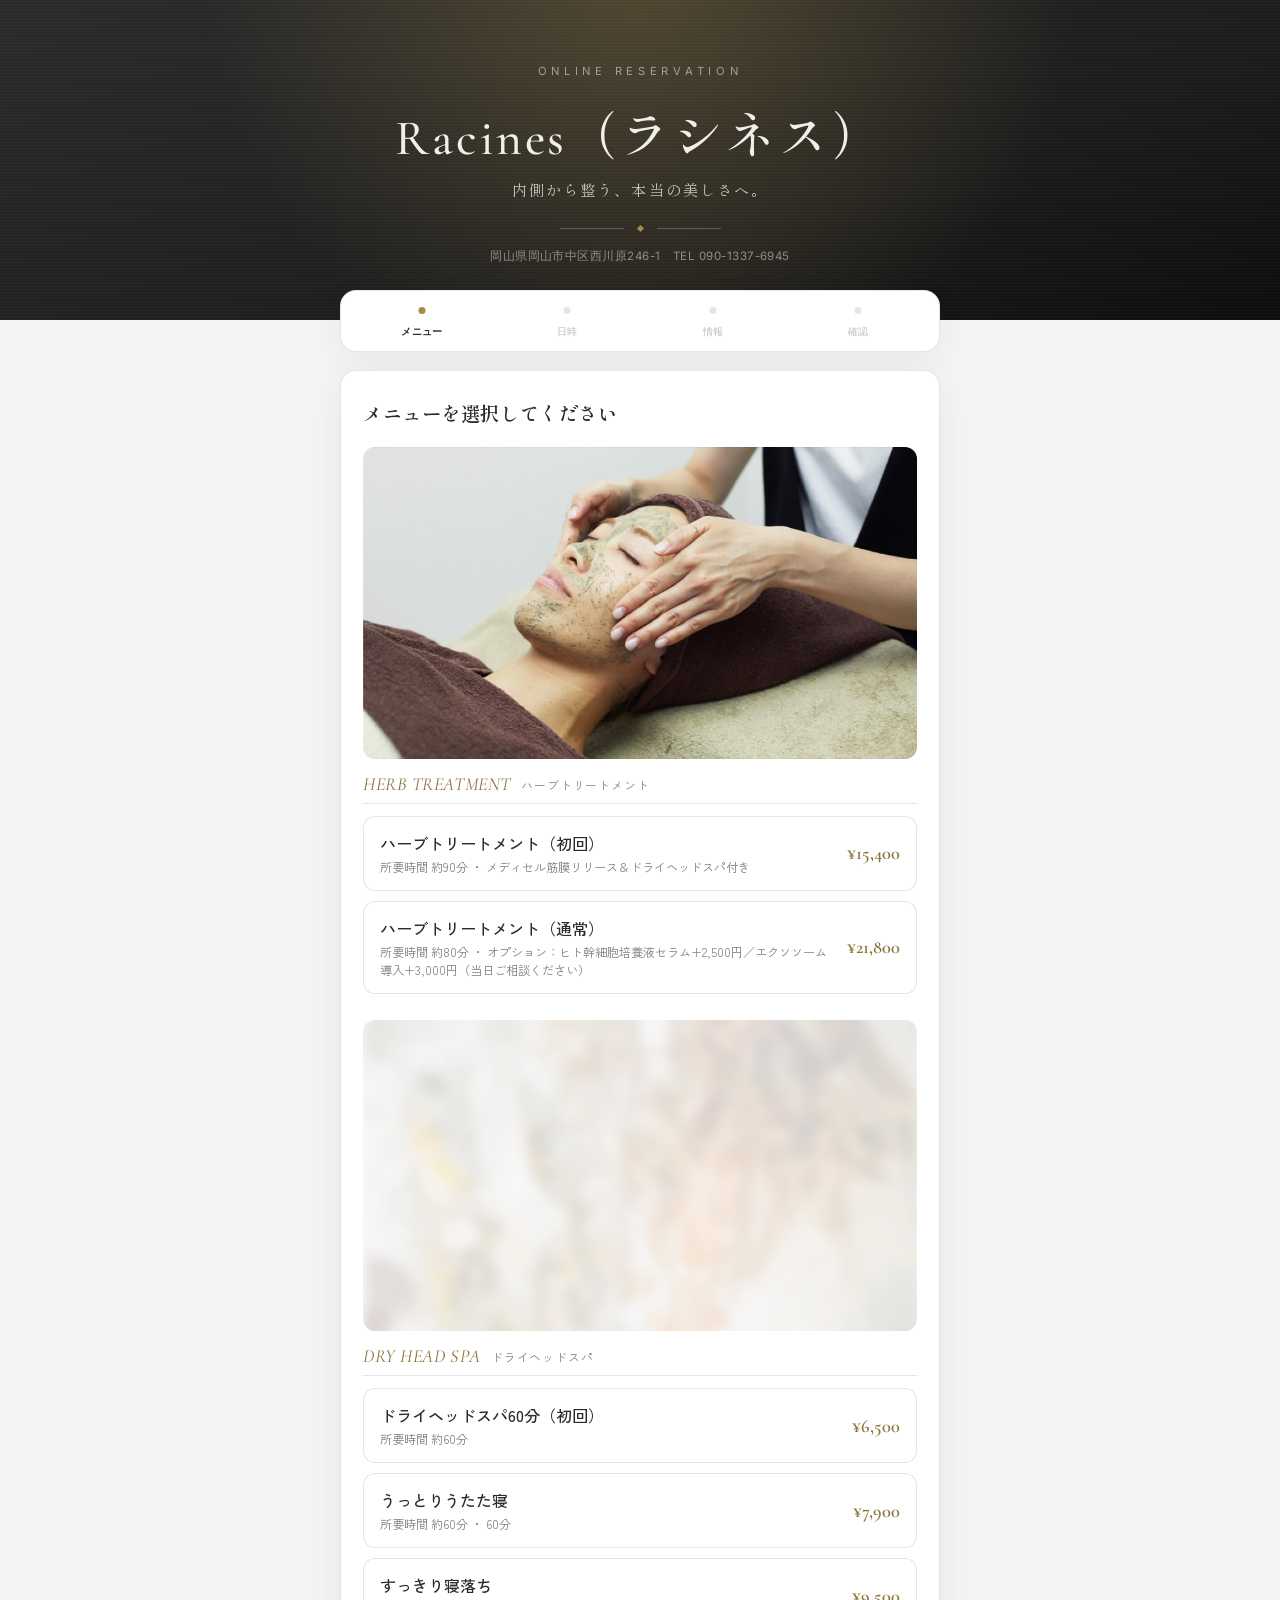
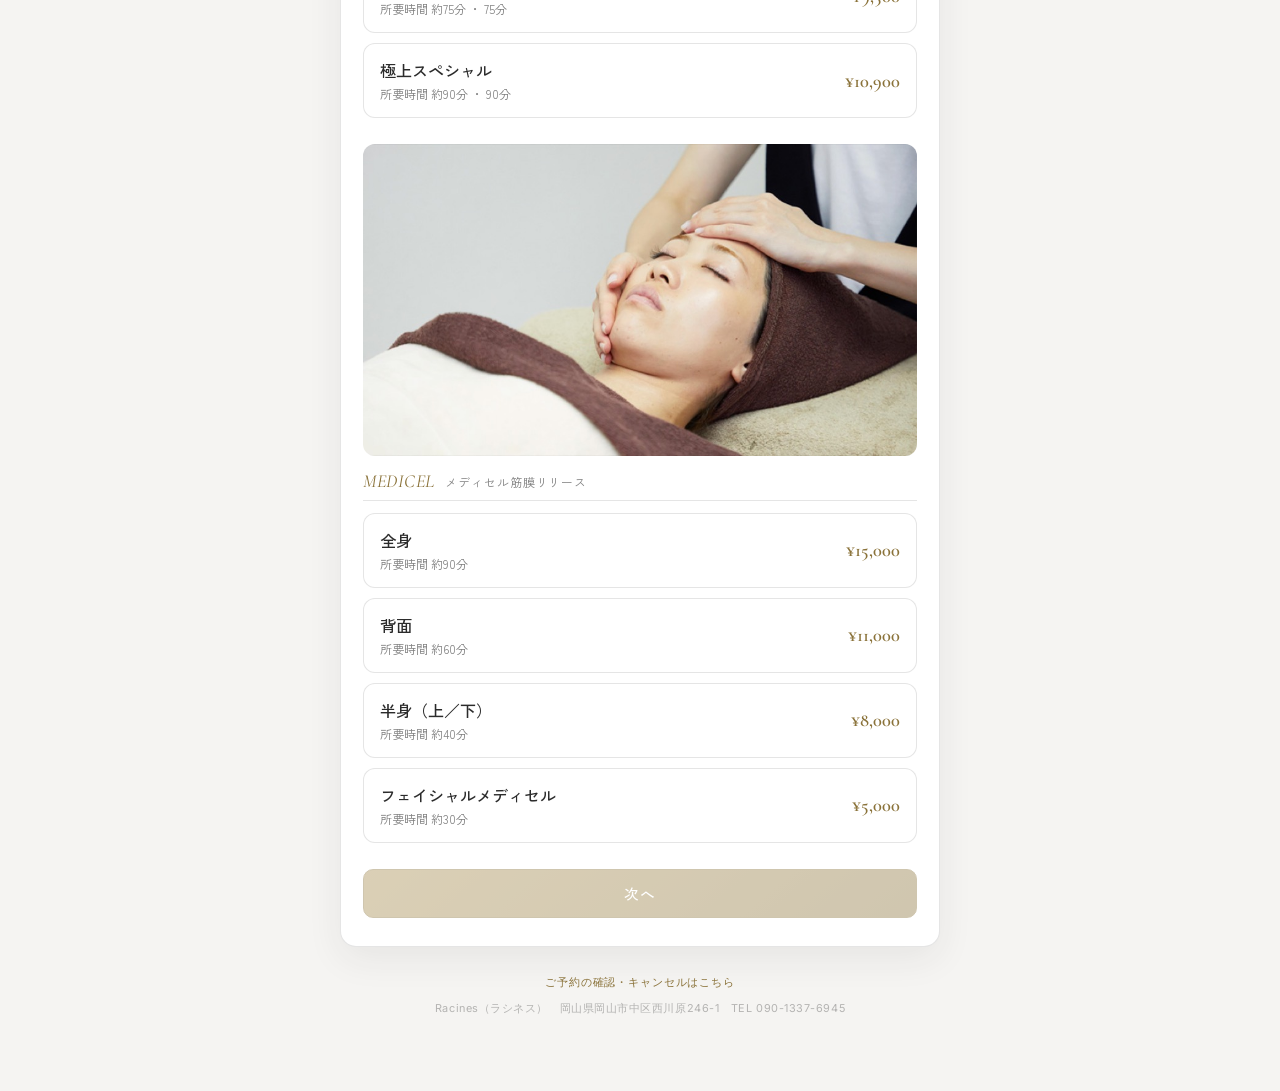
==== index.html @ 6068d415 "ログイン不要でお客様情報の記憶・予約確認/キャンセルができるようにする - 年齢の入力をテキストからプルダウン選択式に変更 - お名前・電話番号・メール・年齢をブラウザに記憶し、次回以降は自動入力 -" ====
<!DOCTYPE html>
<html lang="ja">
<head>
<meta charset="UTF-8">
<meta name="viewport" content="width=device-width, initial-scale=1.0">
<title>ご予約 | SAMPLE HAIR SALON</title>
<link rel="stylesheet" href="style.css">
</head>
<body>
<header class="hero">
  <div class="hero__inner">
    <p class="hero__eyebrow">ONLINE RESERVATION</p>
    <h1 class="hero__name" id="salonName">SALON NAME</h1>
    <p class="hero__tagline" id="salonTagline"></p>
    <div class="hero__divider"><span></span></div>
    <p class="hero__meta" id="salonMeta"></p>
  </div>
</header>

<div class="app">
  <div id="demoBanner" class="demo-banner" style="display:none;">
    デモモードで動作中です（実際のカレンダーには反映されません）。README.mdの手順でGASを接続すると本番連携します。
  </div>

  <nav class="steps" id="steps"></nav>

  <main class="card" id="stepContainer"></main>

  <footer class="app-footer">
    <p><a href="mypage.html" class="footer-link">ご予約の確認・キャンセルはこちら</a></p>
    <p id="salonFooterMeta"></p>
  </footer>
</div>

<script src="config.js"></script>
<script src="app.js"></script>
</body>
</html>
---- style.css ----
@import url("https://fonts.googleapis.com/css2?family=Shippori+Mincho:wght@400;500;600;700&family=Cormorant+Garamond:ital,wght@0,400;0,500;1,400&family=Zen+Kaku+Gothic+New:wght@400;500;700&family=Inter:wght@400;500;600;700&display=swap");

:root {
  --bg: #f5f4f2;
  --card: #ffffff;
  --ink: #2b2b2b;
  --ink2: rgba(43, 43, 43, 0.6);
  --ink3: rgba(43, 43, 43, 0.32);
  --ac: #a68a4a;
  --ac-d: #8a7239;
  --ac-soft: rgba(166, 138, 74, 0.1);
  --line: rgba(43, 43, 43, 0.12);
  --danger: #a8443b;
  --radius: 16px;
}

* { box-sizing: border-box; }

body {
  margin: 0;
  background: var(--bg);
  color: var(--ink);
  font-family: "Zen Kaku Gothic New", "Noto Sans JP", sans-serif;
  -webkit-font-smoothing: antialiased;
}

/* ---------- ヒーロー ---------- */
.hero {
  position: relative;
  background:
    radial-gradient(circle at 50% -10%, rgba(166, 138, 74, 0.35), transparent 60%),
    linear-gradient(160deg, #2b2b2b 0%, #1c1c1c 65%, #0d0d0d 100%);
  color: #f0efec;
  padding: 64px 20px 56px;
  text-align: center;
  overflow: hidden;
}

.hero::before {
  content: "";
  position: absolute;
  inset: 0;
  background-image:
    repeating-linear-gradient(0deg, rgba(255,255,255,0.025) 0 1px, transparent 1px 3px);
  pointer-events: none;
}

.hero__inner { position: relative; max-width: 560px; margin: 0 auto; }

.hero__eyebrow {
  font-family: "Inter", sans-serif;
  font-size: 0.7rem;
  letter-spacing: 0.42em;
  color: rgba(240, 239, 236, 0.55);
  margin: 0 0 18px;
  text-transform: uppercase;
}

.hero__name {
  font-family: "Cormorant Garamond", "Shippori Mincho", serif;
  font-weight: 500;
  font-size: clamp(2.2rem, 7vw, 3.1rem);
  letter-spacing: 0.06em;
  margin: 0 0 10px;
}

.hero__tagline {
  font-family: "Shippori Mincho", serif;
  font-size: 0.95rem;
  letter-spacing: 0.14em;
  color: rgba(240, 239, 236, 0.78);
  margin: 0;
}

.hero__divider {
  display: flex;
  align-items: center;
  justify-content: center;
  margin: 26px 0 18px;
}

.hero__divider span {
  width: 5px;
  height: 5px;
  background: var(--ac);
  transform: rotate(45deg);
}

.hero__divider::before,
.hero__divider::after {
  content: "";
  height: 1px;
  width: 64px;
  background: rgba(240, 239, 236, 0.25);
  margin: 0 14px;
}

.hero__meta {
  font-family: "Inter", sans-serif;
  font-size: 0.72rem;
  letter-spacing: 0.04em;
  color: rgba(240, 239, 236, 0.5);
  margin: 0;
}

/* ---------- 本体 ---------- */
.app {
  max-width: 640px;
  margin: -30px auto 0;
  padding: 0 20px 64px;
  position: relative;
}

.demo-banner {
  background: #fdf3e2;
  border: 1px solid #e6c288;
  color: #7a5a10;
  font-size: 0.76rem;
  padding: 10px 16px;
  border-radius: 10px;
  text-align: center;
  margin-bottom: 18px;
}

/* ステップインジケーター */
.steps {
  display: flex;
  justify-content: space-between;
  margin-bottom: 18px;
  gap: 4px;
  background: var(--card);
  border-radius: var(--radius);
  border: 1px solid var(--line);
  padding: 16px 10px 12px;
  box-shadow: 0 10px 32px rgba(43, 43, 43, 0.06);
}

.step-dot {
  flex: 1;
  text-align: center;
  font-size: 0.64rem;
  color: var(--ink3);
  position: relative;
  padding-top: 18px;
  font-family: "Inter", sans-serif;
  letter-spacing: 0.02em;
}

.step-dot::before {
  content: "";
  position: absolute;
  top: 0;
  left: 50%;
  transform: translateX(-50%);
  width: 7px;
  height: 7px;
  border-radius: 50%;
  background: var(--line);
  transition: background 0.25s;
}

.step-dot.done::before,
.step-dot.active::before { background: var(--ac); }

.step-dot.active { color: var(--ink); font-weight: 700; }

/* カード */
.card {
  background: var(--card);
  border-radius: var(--radius);
  border: 1px solid var(--line);
  padding: 28px 22px;
  box-shadow: 0 12px 36px rgba(43, 43, 43, 0.07);
}

.card h2 {
  font-family: "Shippori Mincho", serif;
  font-weight: 600;
  font-size: 1.2rem;
  letter-spacing: 0.03em;
  margin: 0 0 20px;
}

/* メニューカテゴリ */
.menu-category { margin-bottom: 26px; }
.menu-category:last-of-type { margin-bottom: 0; }

.menu-category__photo {
  width: 100%;
  aspect-ratio: 16 / 9;
  border-radius: 12px;
  overflow: hidden;
  margin-bottom: 14px;
}
.menu-category__photo img {
  width: 100%;
  height: 100%;
  object-fit: cover;
  display: block;
}

.menu-category__head {
  display: flex;
  align-items: baseline;
  gap: 10px;
  margin-bottom: 12px;
  padding-bottom: 8px;
  border-bottom: 1px solid var(--line);
}

.menu-category__en {
  font-family: "Cormorant Garamond", serif;
  font-style: italic;
  font-size: 1.15rem;
  color: var(--ac-d);
  letter-spacing: 0.03em;
}

.menu-category__ja {
  font-size: 0.74rem;
  color: var(--ink2);
  letter-spacing: 0.08em;
}

/* 選択リスト（メニュー・スタッフ） */
.option-list { display: flex; flex-direction: column; gap: 10px; }

.option-item {
  display: flex;
  align-items: center;
  justify-content: space-between;
  gap: 12px;
  padding: 14px 16px;
  border: 1px solid var(--line);
  border-radius: 12px;
  cursor: pointer;
  transition: border-color 0.15s, background 0.15s, box-shadow 0.15s;
  background: #fff;
}

.option-item:hover { border-color: var(--ac); }

.option-item.selected {
  border-color: var(--ac);
  background: var(--ac-soft);
  box-shadow: 0 2px 14px rgba(166, 138, 74, 0.18);
}

.option-item__thumb {
  width: 60px;
  height: 60px;
  border-radius: 10px;
  overflow: hidden;
  flex-shrink: 0;
}
.option-item__thumb img {
  width: 100%;
  height: 100%;
  object-fit: cover;
  display: block;
}

.option-item__main { display: flex; flex-direction: column; gap: 3px; flex: 1; min-width: 0; }
.option-item__name { font-weight: 500; }
.option-item__meta { font-size: 0.76rem; color: var(--ink2); }
.option-item__price {
  font-family: "Cormorant Garamond", serif;
  font-weight: 600;
  font-size: 1.15rem;
  color: var(--ac-d);
  white-space: nowrap;
}

/* 日時選択（○×の空き状況表） */
.avail-nav {
  display: flex;
  align-items: center;
  justify-content: space-between;
  margin-bottom: 14px;
  gap: 8px;
}

.avail-nav button {
  background: none;
  border: 1px solid var(--line);
  border-radius: 8px;
  padding: 7px 12px;
  cursor: pointer;
  font-size: 0.78rem;
  color: var(--ink);
  font-family: "Inter", sans-serif;
  white-space: nowrap;
}

.avail-nav button:hover:not(:disabled) { border-color: var(--ac); color: var(--ac-d); }
.avail-nav button:disabled { opacity: 0.3; cursor: not-allowed; }

.avail-nav__label {
  font-family: "Inter", sans-serif;
  font-size: 0.72rem;
  color: var(--ink2);
  text-align: center;
}

.avail-scroll {
  overflow-x: auto;
  border: 1px solid var(--line);
  border-radius: 10px;
  -webkit-overflow-scrolling: touch;
}

.avail-table {
  border-collapse: collapse;
  width: 100%;
  min-width: 620px;
  font-family: "Inter", sans-serif;
}

.avail-table th,
.avail-table td {
  border: 1px solid var(--line);
  text-align: center;
  padding: 0;
}

.avail-th-time {
  position: sticky;
  left: 0;
  background: var(--card);
  font-size: 0.72rem;
  color: var(--ink2);
  padding: 8px 10px !important;
  white-space: nowrap;
  z-index: 1;
}

.avail-th {
  background: #f4f3f1;
  padding: 8px 4px !important;
  min-width: 68px;
}

.avail-th__d { display: block; font-size: 1rem; font-weight: 600; line-height: 1.2; }
.avail-th__w { display: block; font-size: 0.66rem; color: var(--ink2); }
.avail-th__closed {
  display: block;
  font-size: 0.6rem;
  color: var(--danger);
  margin-top: 2px;
}

.avail-th.sun .avail-th__d,
.avail-th.sun .avail-th__w { color: var(--danger); }
.avail-th.sat .avail-th__d,
.avail-th.sat .avail-th__w { color: #3d6fa8; }

.avail-td {
  height: 38px;
  font-size: 0.95rem;
  font-weight: 600;
}

.avail-td--open {
  color: var(--ac-d);
  cursor: pointer;
  transition: background 0.12s;
}

.avail-td--open:hover { background: var(--ac-soft); }

.avail-td--closed { color: var(--ink3); font-weight: 400; }

.avail-legend {
  font-size: 0.72rem;
  color: var(--ink2);
  margin: 12px 2px 0;
}

.empty-msg { color: var(--ink2); font-size: 0.85rem; text-align: center; padding: 24px 0; }

/* フォーム */
.field { margin-bottom: 16px; }

.field label { display: block; font-size: 0.8rem; color: var(--ink2); margin-bottom: 6px; }

.field input,
.field textarea,
.field select {
  width: 100%;
  padding: 11px 12px;
  border: 1px solid var(--line);
  border-radius: 8px;
  font-family: inherit;
  font-size: 0.94rem;
  background: #fff;
  color: var(--ink);
}

.field input:focus,
.field textarea:focus,
.field select:focus { outline: none; border-color: var(--ac); }

.field textarea { resize: vertical; min-height: 70px; }

.field-error { color: var(--danger); font-size: 0.76rem; margin-top: 4px; display: none; }

.field.invalid input,
.field.invalid textarea { border-color: var(--danger); }

.field.invalid .field-error { display: block; }

/* 確認画面 */
.confirm-list { list-style: none; margin: 0 0 20px; padding: 0; }

.confirm-list li {
  display: flex;
  justify-content: space-between;
  padding: 12px 0;
  border-bottom: 1px solid var(--line);
  font-size: 0.9rem;
  gap: 12px;
}

.confirm-list li span:first-child { color: var(--ink2); flex-shrink: 0; }
.confirm-list li span:last-child { text-align: right; }

.notice {
  font-size: 0.76rem;
  color: var(--ink2);
  background: var(--ac-soft);
  border-radius: 10px;
  padding: 12px 14px;
  margin-bottom: 18px;
  line-height: 1.7;
}

/* 完了画面 */
.done-icon {
  width: 60px;
  height: 60px;
  border-radius: 50%;
  background: linear-gradient(150deg, var(--ac), var(--ac-d));
  color: #fff;
  display: flex;
  align-items: center;
  justify-content: center;
  font-size: 1.7rem;
  margin: 0 auto 20px;
  box-shadow: 0 8px 22px rgba(166, 138, 74, 0.35);
}

.done-title {
  text-align: center;
  font-family: "Shippori Mincho", serif;
  font-size: 1.25rem;
  margin: 0 0 6px;
}

.done-sub { text-align: center; color: var(--ink2); font-size: 0.85rem; margin: 0 0 24px; }

.reservation-id {
  text-align: center;
  font-family: "Cormorant Garamond", serif;
  font-weight: 600;
  letter-spacing: 0.1em;
  font-size: 1.3rem;
  color: var(--ac-d);
  margin-bottom: 24px;
}

/* ボタン */
.btn-row { display: flex; gap: 10px; margin-top: 26px; }

.btn {
  flex: 1;
  padding: 13px 16px;
  border-radius: 10px;
  border: 1px solid var(--line);
  background: #fff;
  color: var(--ink);
  font-family: inherit;
  font-size: 0.92rem;
  font-weight: 500;
  cursor: pointer;
  text-decoration: none;
  text-align: center;
  display: inline-flex;
  align-items: center;
  justify-content: center;
  transition: opacity 0.15s, background 0.15s;
}

.btn:disabled { opacity: 0.4; cursor: not-allowed; }

.btn-primary {
  background: linear-gradient(140deg, var(--ac), var(--ac-d));
  border-color: var(--ac-d);
  color: #fff;
  letter-spacing: 0.04em;
}

.btn-primary:hover:not(:disabled) { filter: brightness(1.06); }

.btn-ghost { flex: 0 0 auto; padding-left: 20px; padding-right: 20px; }

.loading { text-align: center; padding: 24px 0; color: var(--ink2); font-size: 0.85rem; }

/* フッター */
.app-footer {
  text-align: center;
  margin-top: 28px;
  font-family: "Inter", sans-serif;
  font-size: 0.68rem;
  letter-spacing: 0.05em;
  color: var(--ink3);
}

.footer-link {
  color: var(--ac-d);
  text-decoration: none;
  letter-spacing: 0.08em;
}
.footer-link:hover { text-decoration: underline; }

/* ---------- レスポンシブ（スマホ） ---------- */
@media (max-width: 480px) {
  .hero { padding: 48px 16px 44px; }
  .app { padding: 0 12px 48px; }
  .card { padding: 20px 16px; }
  .steps { padding: 12px 4px 10px; }
  .step-dot { font-size: 0.56rem; padding-top: 16px; }
  .option-item { padding: 12px; }
  .btn { padding: 12px 14px; font-size: 0.88rem; }
  .avail-th { min-width: 56px; }
}
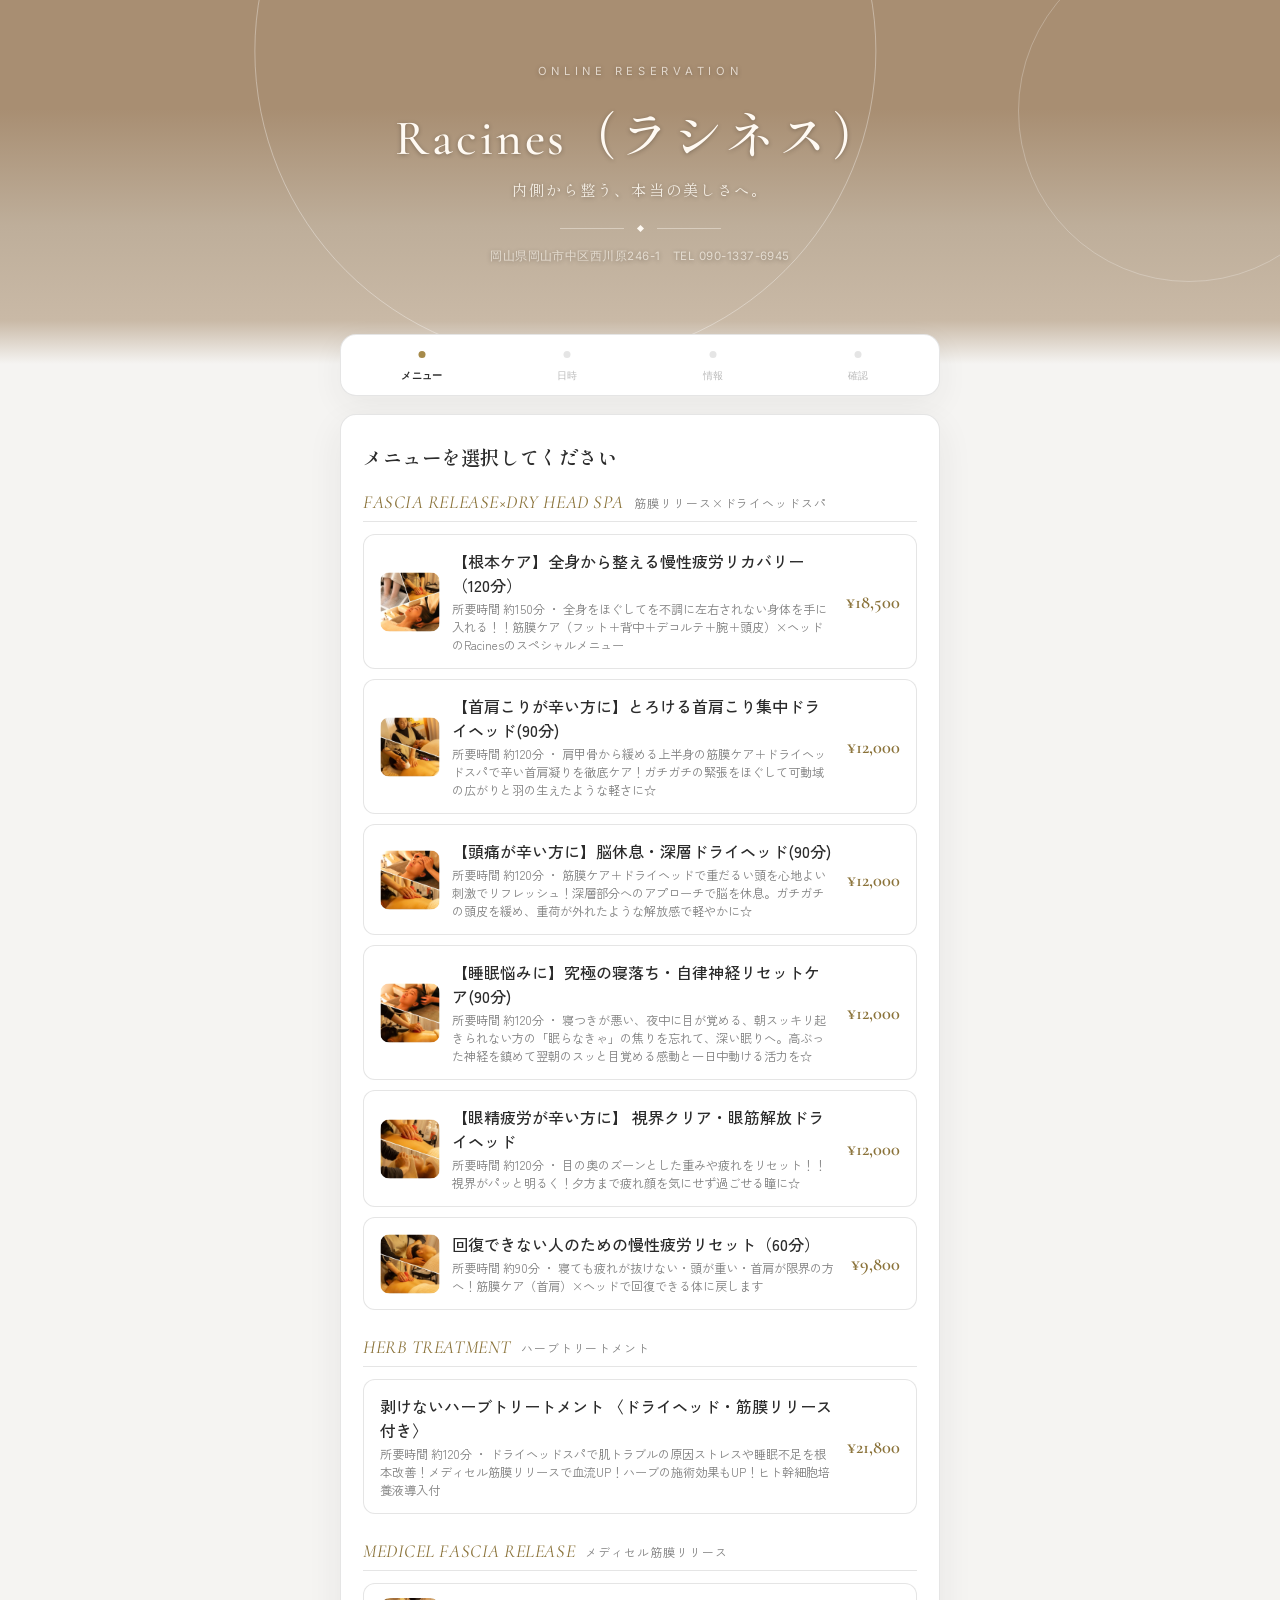
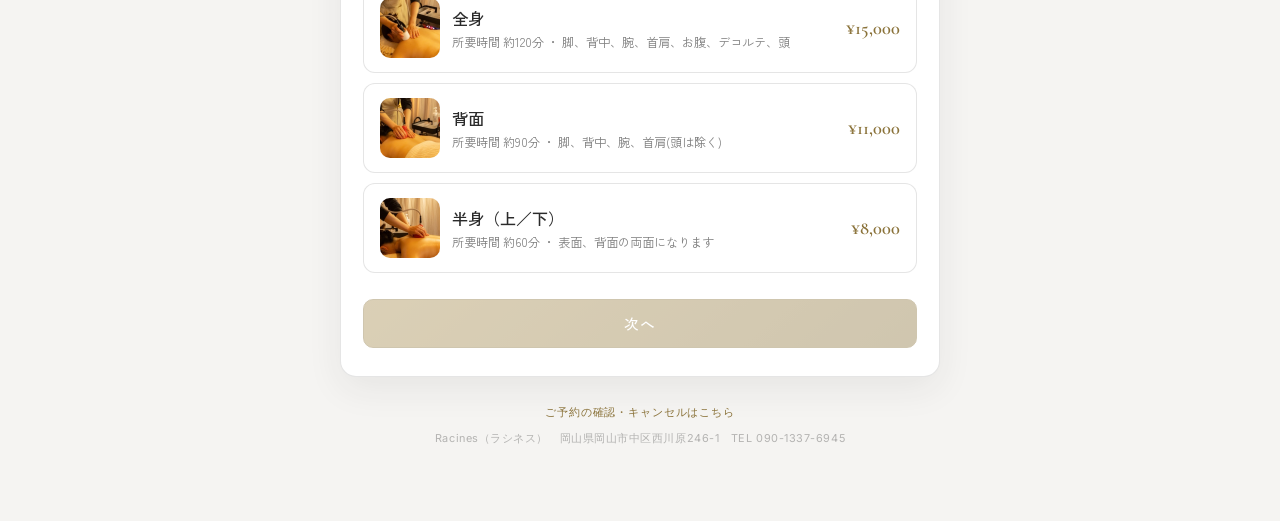
==== commit 1160a5ba: "表示速度を改善（写真を軽量化、設定をキャッシュ、フォント読み込みを非ブロック化、空き状況を先読み、管理画面のログインを並行化） Co-Authored-By: Claude Sonnet 5.5 <n" ====
--- a/index.html
+++ b/index.html
@@ -4,6 +4,10 @@
 <meta charset="UTF-8">
 <meta name="viewport" content="width=device-width, initial-scale=1.0">
 <title>ご予約 | SAMPLE HAIR SALON</title>
+<link rel="preconnect" href="https://fonts.googleapis.com">
+<link rel="preconnect" href="https://fonts.gstatic.com" crossorigin>
+<link rel="stylesheet" href="https://fonts.googleapis.com/css2?family=Shippori+Mincho:wght@400;500;600;700&family=Cormorant+Garamond:ital,wght@0,400;0,500;1,400&family=Zen+Kaku+Gothic+New:wght@400;500;700&family=Inter:wght@400;500;600;700&display=swap" media="print" onload="this.media='all'">
+<noscript><link rel="stylesheet" href="https://fonts.googleapis.com/css2?family=Shippori+Mincho:wght@400;500;600;700&family=Cormorant+Garamond:ital,wght@0,400;0,500;1,400&family=Zen+Kaku+Gothic+New:wght@400;500;700&family=Inter:wght@400;500;600;700&display=swap"></noscript>
 <link rel="stylesheet" href="style.css">
 </head>
 <body>
--- a/style.css
+++ b/style.css
@@ -1,5 +1,3 @@
-@import url("https://fonts.googleapis.com/css2?family=Shippori+Mincho:wght@400;500;600;700&family=Cormorant+Garamond:ital,wght@0,400;0,500;1,400&family=Zen+Kaku+Gothic+New:wght@400;500;700&family=Inter:wght@400;500;600;700&display=swap");
-
 :root {
   --bg: #f5f4f2;
   --card: #ffffff;
@@ -27,31 +25,50 @@
 /* ---------- ヒーロー ---------- */
 .hero {
   position: relative;
-  background:
-    radial-gradient(circle at 50% -10%, rgba(166, 138, 74, 0.35), transparent 60%),
-    linear-gradient(160deg, #2b2b2b 0%, #1c1c1c 65%, #0d0d0d 100%);
-  color: #f0efec;
-  padding: 64px 20px 56px;
+  background: linear-gradient(180deg, #A88E72 0%, #A88E72 30%, #BEAE9A 62%, #C9B9A6 88%, #f5f4f2 100%);
+  color: #fffaf3;
+  padding: 64px 20px 100px;
   text-align: center;
   overflow: hidden;
 }
 
-.hero::before {
+.hero::before,
+.hero::after {
   content: "";
   position: absolute;
-  inset: 0;
-  background-image:
-    repeating-linear-gradient(0deg, rgba(255,255,255,0.025) 0 1px, transparent 1px 3px);
+  border-radius: 50%;
+  border: 1px solid rgba(255, 255, 255, 0.35);
   pointer-events: none;
 }
 
-.hero__inner { position: relative; max-width: 560px; margin: 0 auto; }
+.hero::before {
+  width: 620px;
+  height: 620px;
+  top: -260px;
+  left: 50%;
+  transform: translateX(-62%);
+}
+
+.hero::after {
+  width: 340px;
+  height: 340px;
+  top: -60px;
+  right: -80px;
+  border-color: rgba(255, 255, 255, 0.25);
+}
+
+.hero__inner {
+  position: relative;
+  max-width: 560px;
+  margin: 0 auto;
+  text-shadow: 0 1px 4px rgba(43, 35, 26, 0.35);
+}
 
 .hero__eyebrow {
   font-family: "Inter", sans-serif;
   font-size: 0.7rem;
   letter-spacing: 0.42em;
-  color: rgba(240, 239, 236, 0.55);
+  color: rgba(255, 250, 243, 0.7);
   margin: 0 0 18px;
   text-transform: uppercase;
 }
@@ -68,7 +85,7 @@
   font-family: "Shippori Mincho", serif;
   font-size: 0.95rem;
   letter-spacing: 0.14em;
-  color: rgba(240, 239, 236, 0.78);
+  color: rgba(255, 250, 243, 0.88);
   margin: 0;
 }
 
@@ -82,7 +99,7 @@
 .hero__divider span {
   width: 5px;
   height: 5px;
-  background: var(--ac);
+  background: #fffaf3;
   transform: rotate(45deg);
 }
 
@@ -91,7 +108,7 @@
   content: "";
   height: 1px;
   width: 64px;
-  background: rgba(240, 239, 236, 0.25);
+  background: rgba(255, 250, 243, 0.4);
   margin: 0 14px;
 }
 
@@ -99,7 +116,7 @@
   font-family: "Inter", sans-serif;
   font-size: 0.72rem;
   letter-spacing: 0.04em;
-  color: rgba(240, 239, 236, 0.5);
+  color: rgba(255, 250, 243, 0.65);
   margin: 0;
 }
 
@@ -262,7 +279,7 @@
 
 .option-item__main { display: flex; flex-direction: column; gap: 3px; flex: 1; min-width: 0; }
 .option-item__name { font-weight: 500; }
-.option-item__meta { font-size: 0.76rem; color: var(--ink2); }
+.option-item__meta { font-size: 0.76rem; color: var(--ink2); white-space: pre-line; }
 .option-item__price {
   font-family: "Cormorant Garamond", serif;
   font-weight: 600;
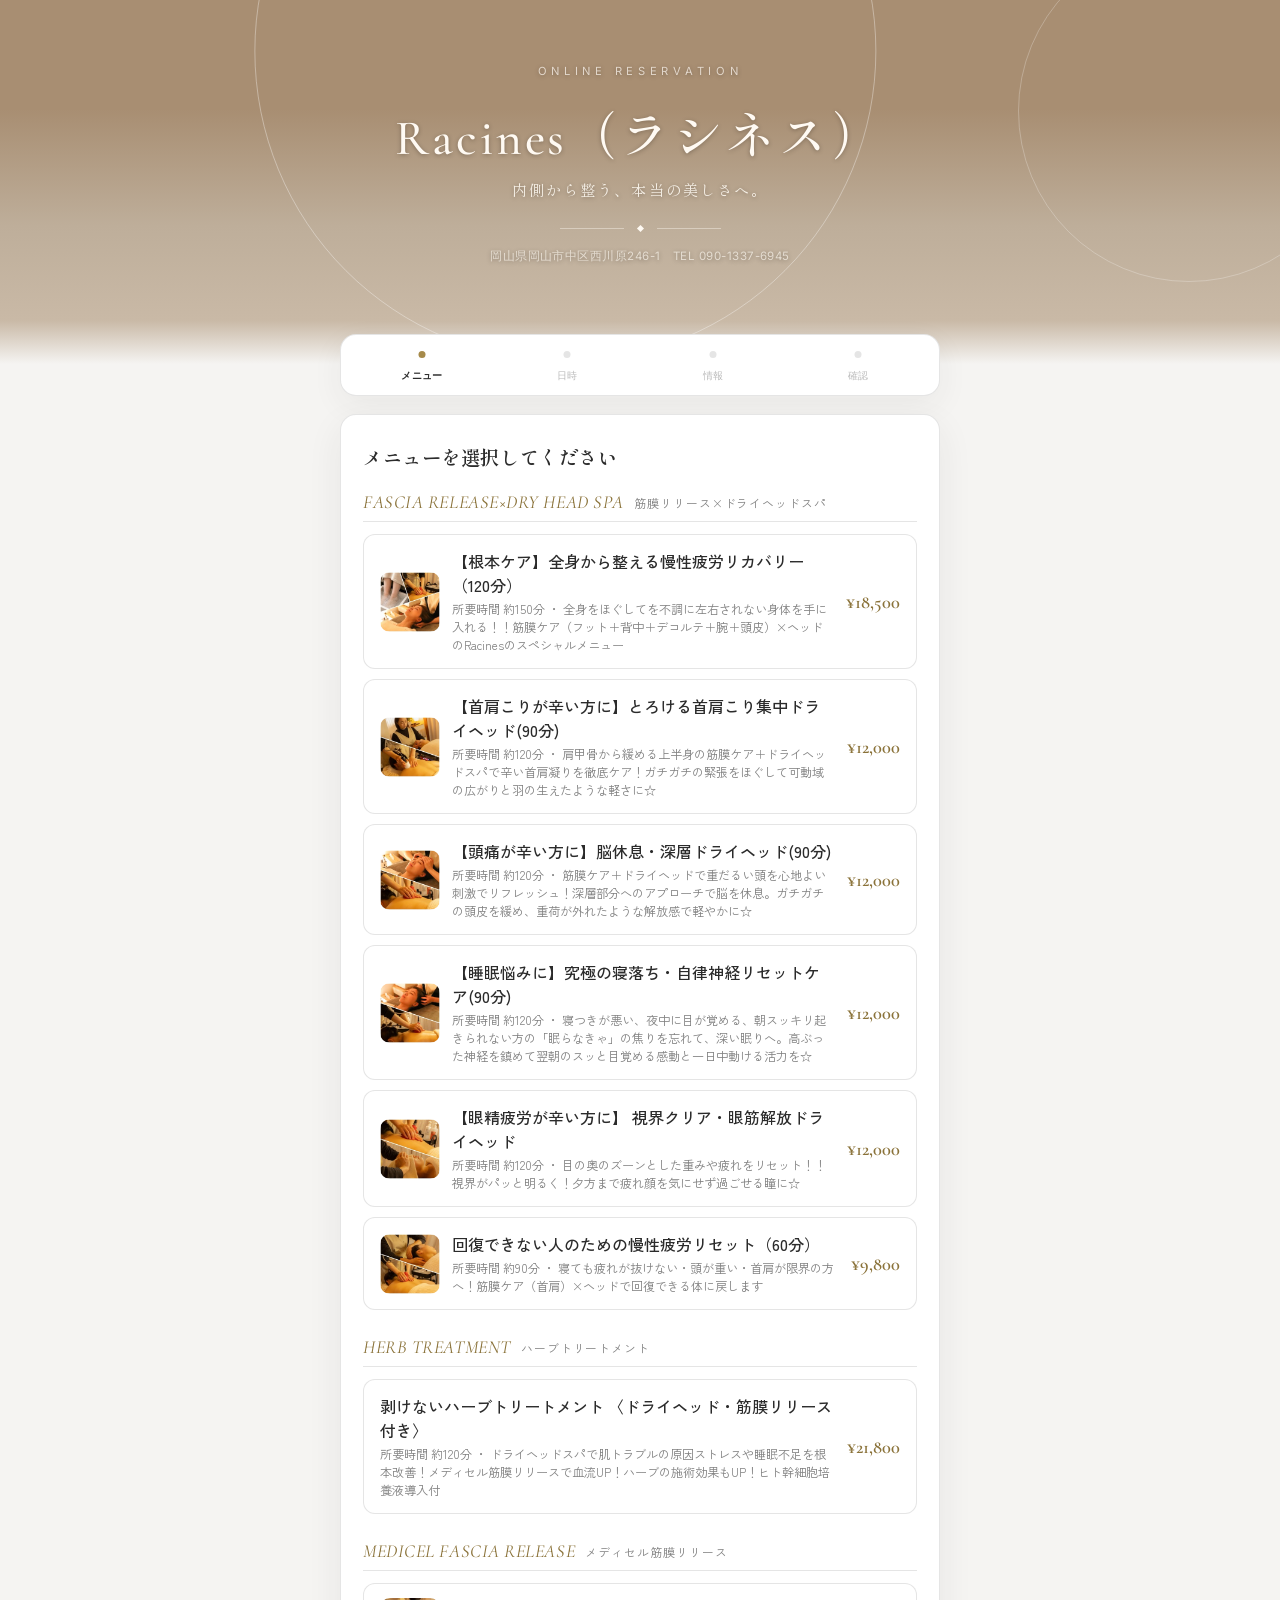
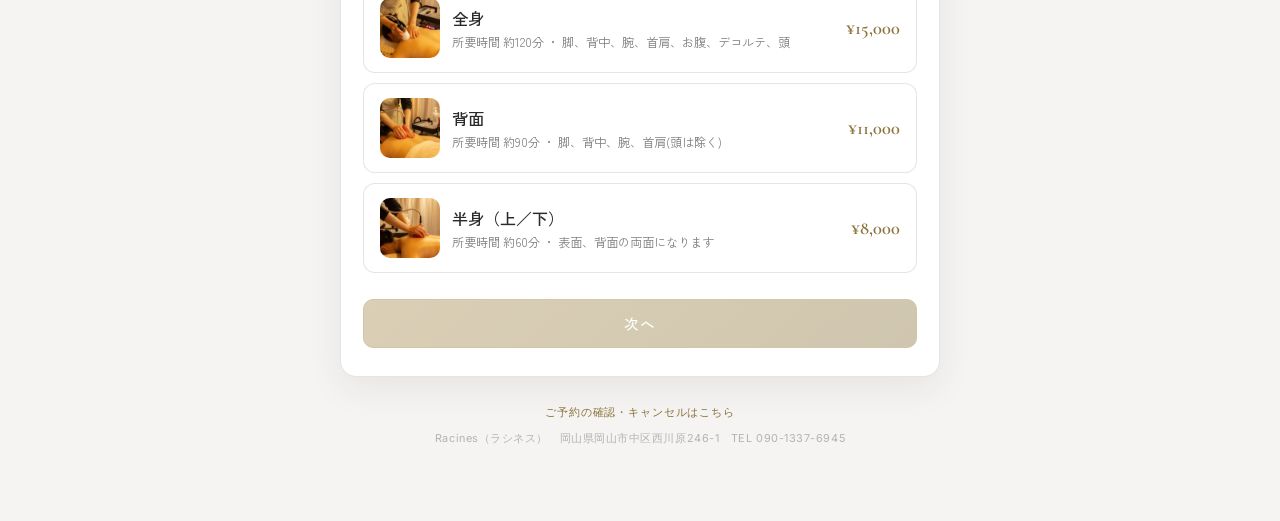
==== commit c74d5462: "さらに軽量化（写真を200pxに縮小、フォントの太さを絞る、画面外の写真は遅延読み込み、Googleへの接続を先取り、管理画面の予約一覧を並行取得） Co-Authored-By: Claude So" ====
--- a/index.html
+++ b/index.html
@@ -4,10 +4,12 @@
 <meta charset="UTF-8">
 <meta name="viewport" content="width=device-width, initial-scale=1.0">
 <title>ご予約 | SAMPLE HAIR SALON</title>
+<link rel="preconnect" href="https://script.google.com" crossorigin>
+<link rel="preconnect" href="https://script.googleusercontent.com" crossorigin>
 <link rel="preconnect" href="https://fonts.googleapis.com">
 <link rel="preconnect" href="https://fonts.gstatic.com" crossorigin>
-<link rel="stylesheet" href="https://fonts.googleapis.com/css2?family=Shippori+Mincho:wght@400;500;600;700&family=Cormorant+Garamond:ital,wght@0,400;0,500;1,400&family=Zen+Kaku+Gothic+New:wght@400;500;700&family=Inter:wght@400;500;600;700&display=swap" media="print" onload="this.media='all'">
-<noscript><link rel="stylesheet" href="https://fonts.googleapis.com/css2?family=Shippori+Mincho:wght@400;500;600;700&family=Cormorant+Garamond:ital,wght@0,400;0,500;1,400&family=Zen+Kaku+Gothic+New:wght@400;500;700&family=Inter:wght@400;500;600;700&display=swap"></noscript>
+<link rel="stylesheet" href="https://fonts.googleapis.com/css2?family=Shippori+Mincho:wght@500;600&family=Cormorant+Garamond:wght@500&family=Zen+Kaku+Gothic+New:wght@400&family=Inter:wght@400;600&display=swap" media="print" onload="this.media='all'">
+<noscript><link rel="stylesheet" href="https://fonts.googleapis.com/css2?family=Shippori+Mincho:wght@500;600&family=Cormorant+Garamond:wght@500&family=Zen+Kaku+Gothic+New:wght@400&family=Inter:wght@400;600&display=swap"></noscript>
 <link rel="stylesheet" href="style.css">
 </head>
 <body>
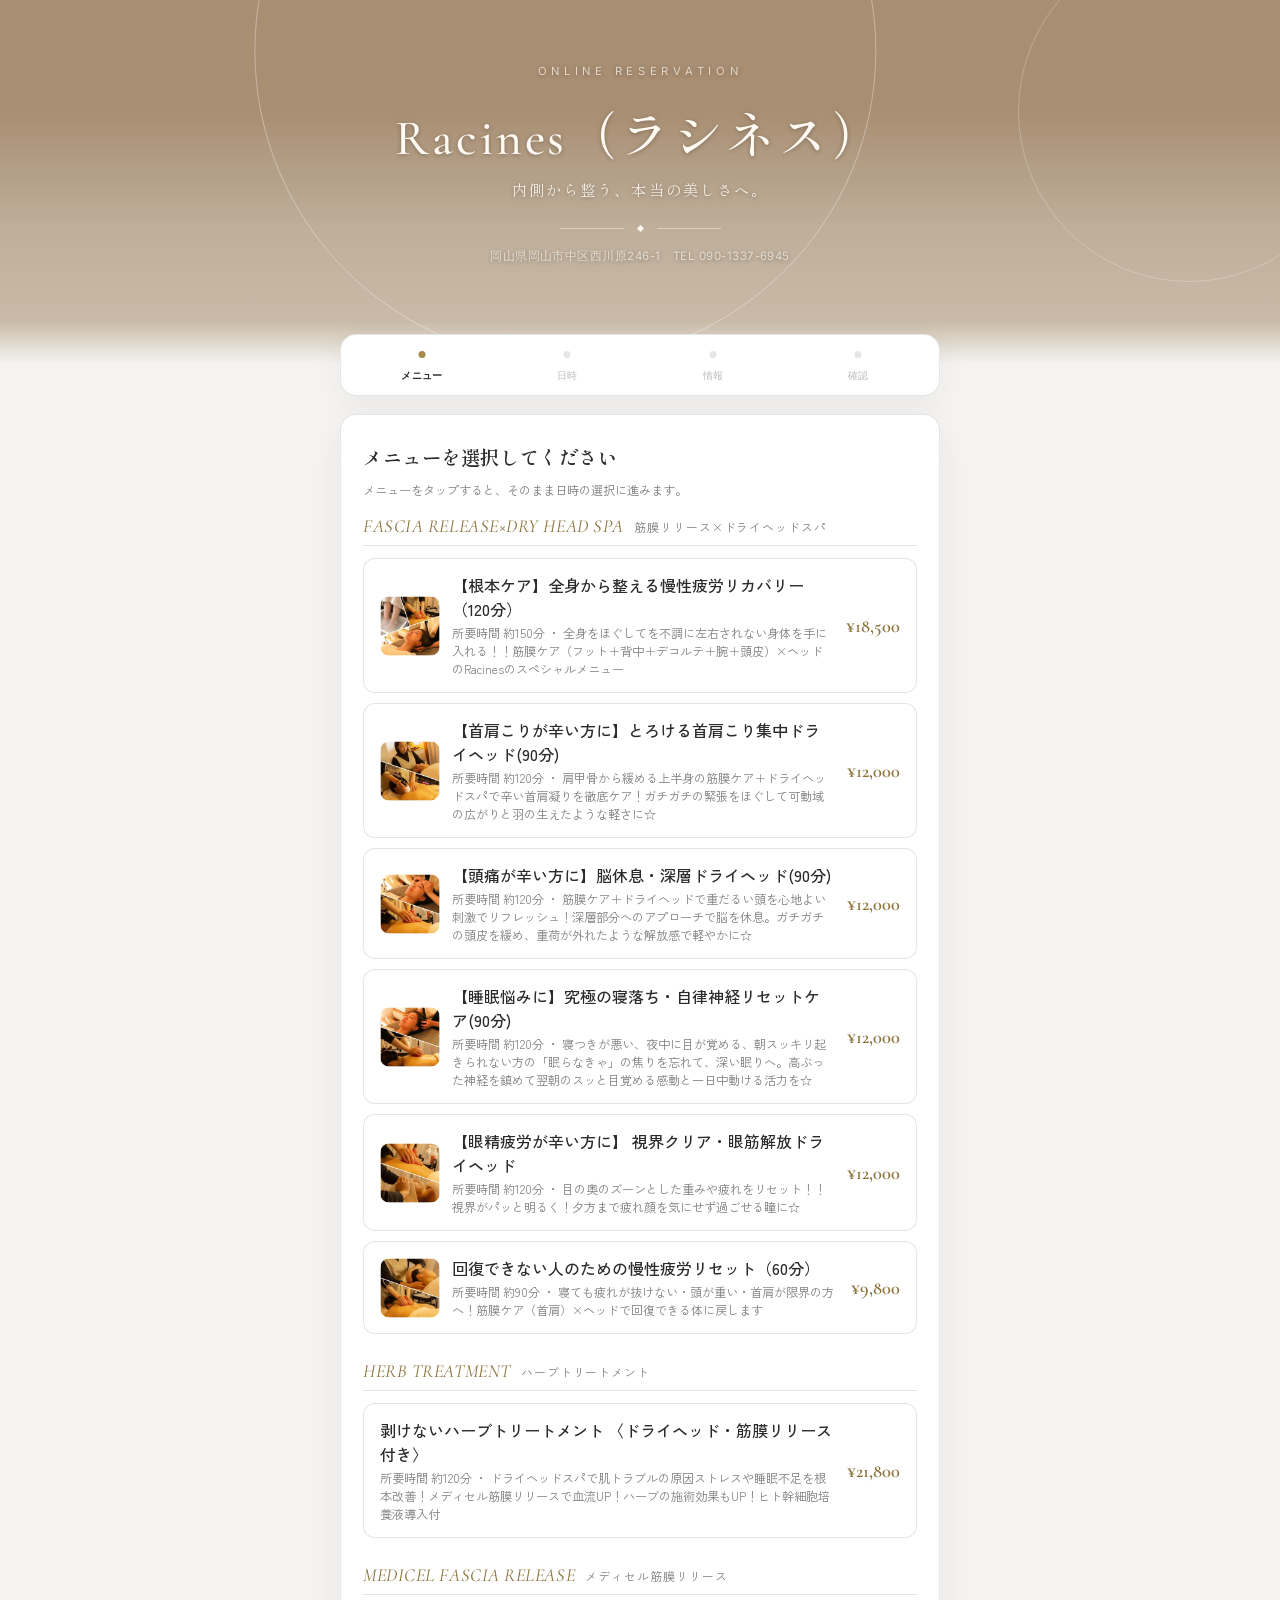
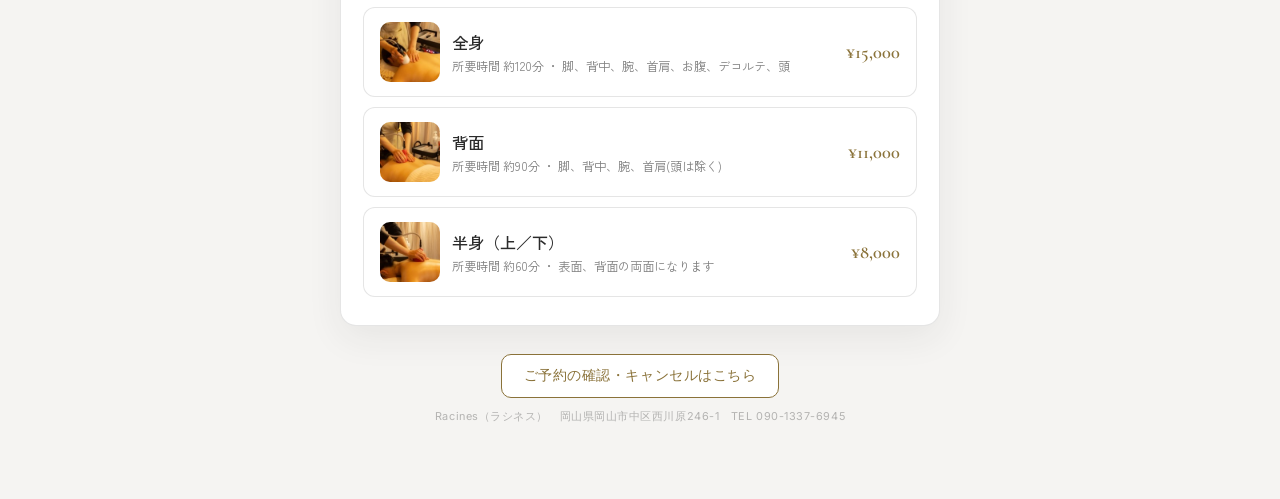
==== commit ba2ab337: "お客様ページの改善（空き表を横スクロールなしで7日分表示、年齢は30歳スタート、キャンセルボタンを分かりやすく、メニュー選択で即日時画面へ） Co-Authored-By: Claude Sonnet" ====
--- a/index.html
+++ b/index.html
@@ -33,7 +33,7 @@
   <main class="card" id="stepContainer"></main>
 
   <footer class="app-footer">
-    <p><a href="mypage.html" class="footer-link">ご予約の確認・キャンセルはこちら</a></p>
+    <p><a href="mypage.html" class="footer-button">ご予約の確認・キャンセルはこちら</a></p>
     <p id="salonFooterMeta"></p>
   </footer>
 </div>
--- a/style.css
+++ b/style.css
@@ -548,5 +548,29 @@
   .step-dot { font-size: 0.56rem; padding-top: 16px; }
   .option-item { padding: 12px; }
   .btn { padding: 12px 14px; font-size: 0.88rem; }
-  .avail-th { min-width: 56px; }
-}
+}
+
+/* 空き状況表: スマホでも7日分が横スクロールなしで収まるようにする */
+@media (max-width: 700px) {
+  .avail-table { min-width: 0; table-layout: fixed; }
+  .avail-th-time { width: 40px; padding: 6px 2px !important; font-size: 0.62rem; }
+  .avail-th { min-width: 0; padding: 6px 0 !important; }
+  .avail-th__d { font-size: 0.88rem; }
+  .avail-th__w { font-size: 0.58rem; }
+  .avail-th__closed { font-size: 0.52rem; }
+  .avail-td { height: 36px; font-size: 0.9rem; }
+}
+
+/* 「ご予約の確認・キャンセルはこちら」を目立つボタンにする */
+.footer-button {
+  display: inline-block;
+  padding: 12px 22px;
+  border: 1px solid var(--ac-d);
+  border-radius: 10px;
+  background: #fff;
+  color: var(--ac-d);
+  font-size: 0.86rem;
+  letter-spacing: 0.04em;
+  text-decoration: none;
+}
+.footer-button:hover { background: var(--ac-soft); }
